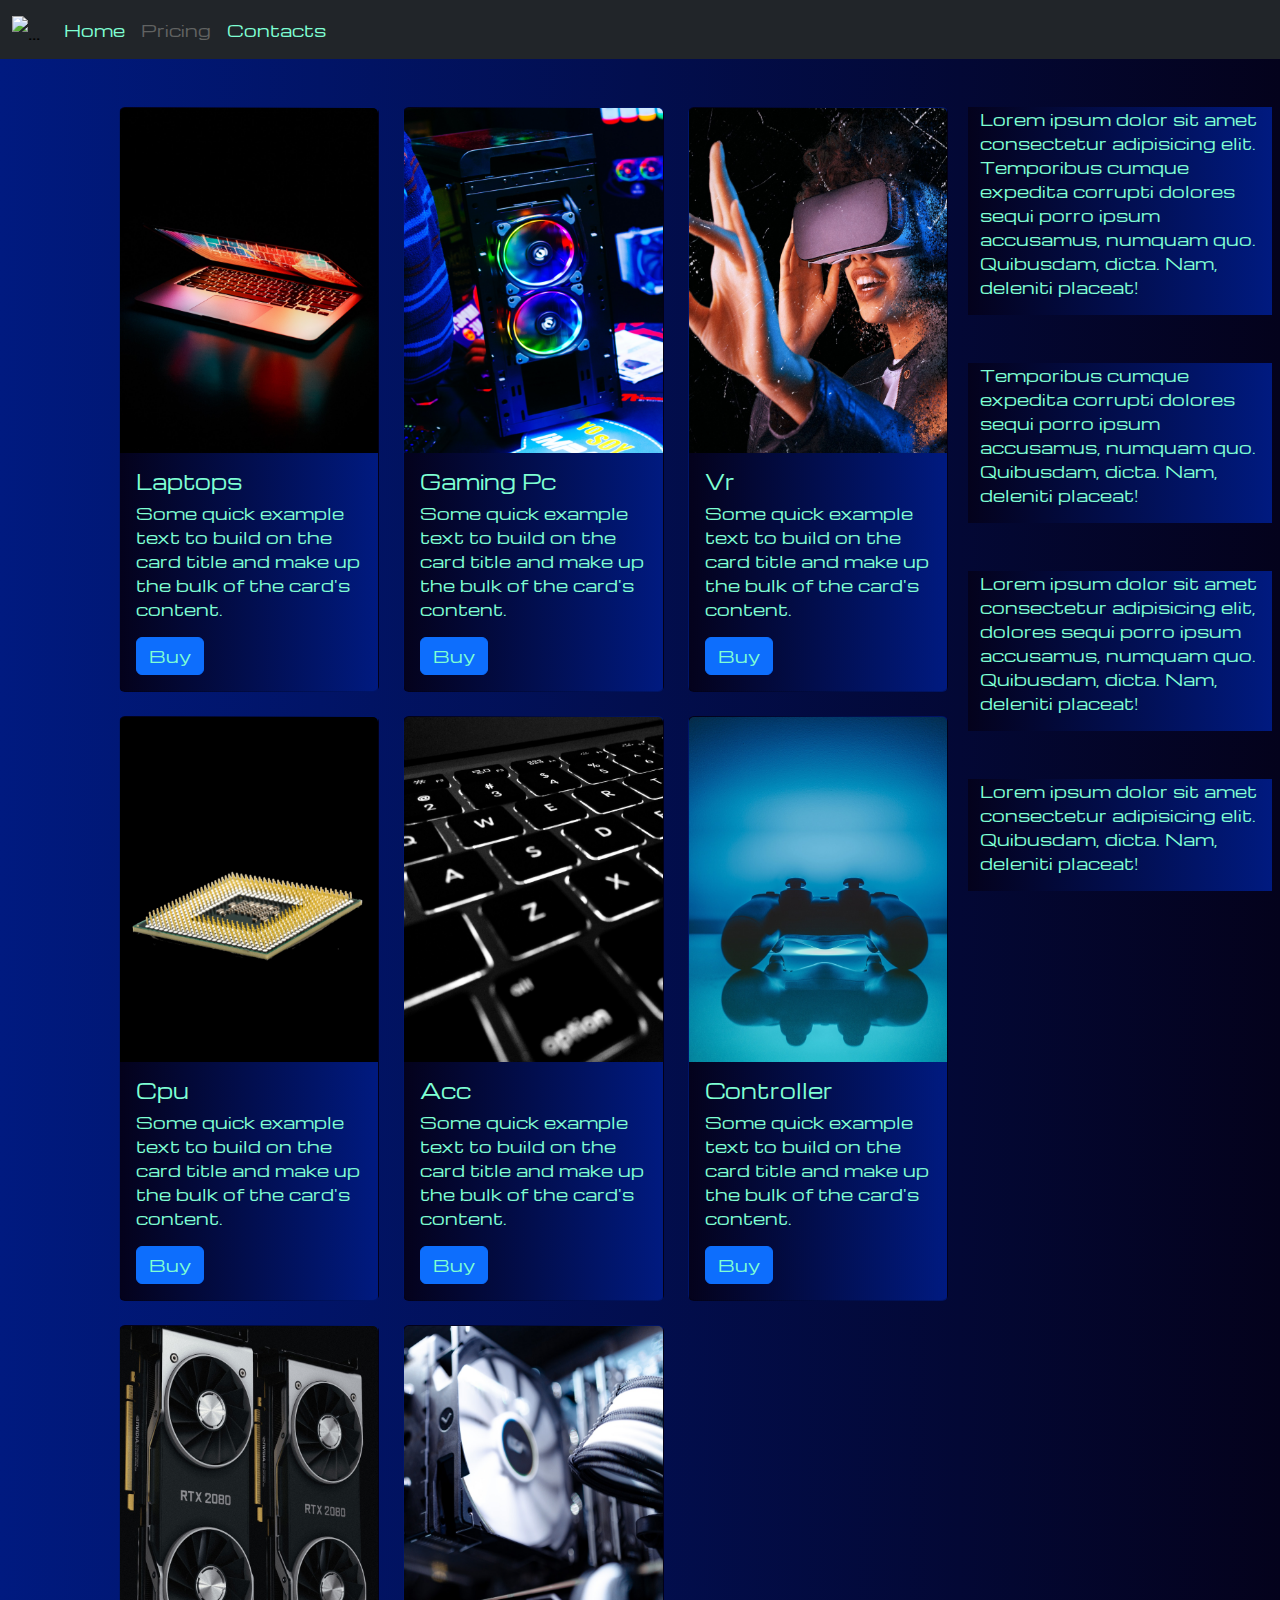
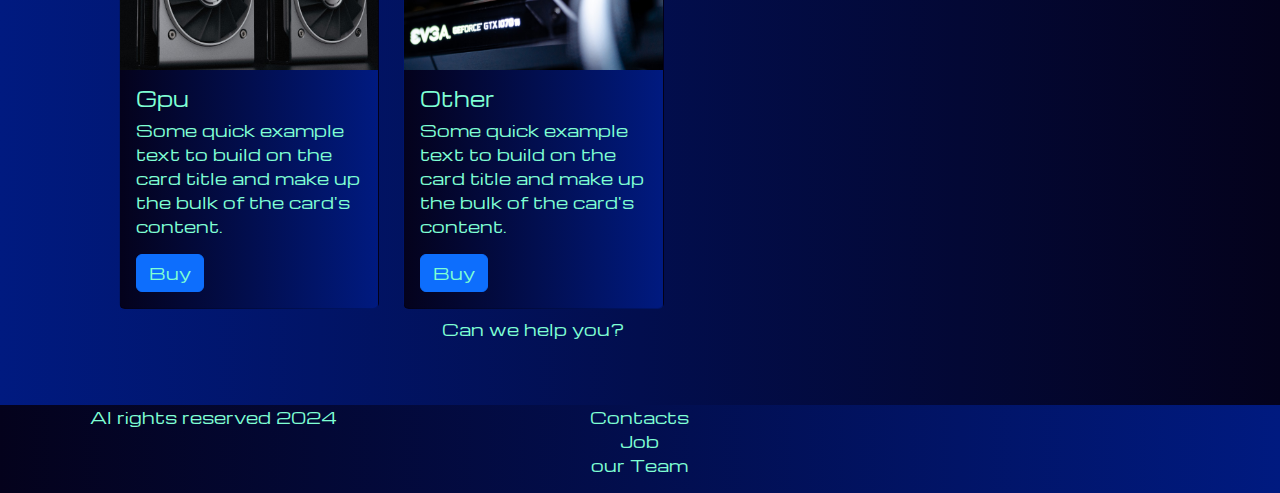
==== pricing.html @ 769d4f6e "Add files via upload" ====
<!DOCTYPE html>
<html lang="en">

<head>
  <meta charset="UTF-8">
  <meta name="viewport" content="width=device-width, initial-scale=1.0">
  <link href="https://cdn.jsdelivr.net/npm/bootstrap@5.3.3/dist/css/bootstrap.min.css" rel="stylesheet"
    integrity="sha384-QWTKZyjpPEjISv5WaRU9OFeRpok6YctnYmDr5pNlyT2bRjXh0JMhjY6hW+ALEwIH" crossorigin="anonymous">
  <link rel="stylesheet" href="styles/mcs.css">
  <link rel="apple-touch-icon" sizes="180x180" href="/apple-touch-icon.png">
  <link rel="icon" type="image/png" sizes="32x32" href="files/zip/favicon-32x32.png">
  <link rel="icon" type="image/png" sizes="16x16" href="files/zip/favicon-16x16.png">
  <link rel="manifest" href="files/zip/site.webmanifest">
  <title>Hit</title>
</head>

<body>
  <header>
    <nav class="navbar navbar-expand-lg bg-dark">
      <div class="container-fluid">
        <a class="navbar-brand" href="/"><img src="files/logo.png" alt="..."></a>
        <button class="navbar-toggler" type="button" data-bs-toggle="collapse" data-bs-target="#navbarNav"
          aria-controls="navbarNav" aria-expanded="false" aria-label="Toggle navigation">
          <span class="navbar-toggler-icon"></span>
        </button>
        <div class="collapse navbar-collapse" id="navbarNav">
          <ul class="navbar-nav">
            <li class="nav-item">
              <a class="nav-link" aria-current="page" href="/">Home</a>
            </li>
            <li class="nav-item">
              <a class="nav-link active" href="pricing.html">Pricing</a>
            </li>
            <li class="nav-item">
              <a class="nav-link" href="pricing.html">Contacts</a>
            </li>
            <li class="nav-item">
              <a class="nav-link" href="pricing.html"><img style="width: 25px; margin-inline: 1em" src="files/tg.png" alt=""></a>
            </li>
            <li class="nav-item">
              <a class="nav-link" href="pricing.html"> <img style="width: 30px; margin-inline: 1em" src="files/yt.png" alt=""></a>
            </li>
          </ul>
        </div>
      </div>
    </nav>
  </header>
  <section>
    <div class="container-fluid mt-4">
      <div class="row">
        <div class="col-lg-1">
        </div>
        <div class="col-lg-8 col-md-12">
          <div class="row">
            <div class="col-lg-4 col-md-6 mt-4">
              <div class="card">
                <a href="#"><img src="images/laptop.png" class="card-img-top" alt="laptop"></a>
                <div class="card-body">
                  <h5 class="card-title"><a href="#">Laptops</a></h5>
                  <p class="card-text"><a href="#">
                    Some quick example text to build on the card title and make up the bulk of the
                      card's
                      content.
                  </a></p>
                  <a href="#" class="btn btn-primary">Buy</a>
                </div>
              </div>
            </div>
            <div class="col-lg-4 col-md-6 mt-4">
              <div class="card">
                <img src="images/gaming pc.png" class="card-img-top" alt="gaming pc">
                <div class="card-body">
                  <h5 class="card-title">Gaming Pc</h5>
                  <p class="card-text">Some quick example text to build on the card title and make up the bulk of the
                    card's
                    content.</p>
                  <a href="#" class="btn btn-primary">Buy</a>
                </div>
              </div>
            </div>
            <div class="col-lg-4 col-md-6 mt-4">
              <div class="card">
                <img src="images/vr.png" class="card-img-top" alt="vr">
                <div class="card-body">
                  <h5 class="card-title">Vr</h5>
                  <p class="card-text">Some quick example text to build on the card title and make up the bulk of the
                    card's
                    content.</p>
                  <a href="#" class="btn btn-primary">Buy</a>
                </div>
              </div>
            </div>
            <div class="col-lg-4 col-md-6 mt-4">
              <div class="card">
                <img src="images/cpu.png" class="card-img-top" alt="Cpu">
                <div class="card-body">
                  <h5 class="card-title">Cpu</h5>
                  <p class="card-text">Some quick example text to build on the card title and make up the bulk of the
                    card's
                    content.</p>
                  <a href="#" class="btn btn-primary">Buy</a>
                </div>
              </div>
            </div>
            <div class="col-lg-4 col-md-6 mt-4">
              <div class="card">
                <img src="images/acc.png" class="card-img-top" alt="acc">
                <div class="card-body">
                  <h5 class="card-title">Acc</h5>
                  <p class="card-text">Some quick example text to build on the card title and make up the bulk of the
                    card's
                    content.</p>
                  <a href="#" class="btn btn-primary">Buy</a>
                </div>
              </div>
            </div>
            <div class="col-lg-4 col-md-6 mt-4">
              <div class="card">
                <img src="images/controller.png" class="card-img-top" alt="controller">
                <div class="card-body">
                  <h5 class="card-title">Controller</h5>
                  <p class="card-text">Some quick example text to build on the card title and make up the bulk of the
                    card's
                    content.</p>
                  <a href="#" class="btn btn-primary">Buy</a>
                </div>
              </div>
            </div>
            <div class="col-lg-4 col-md-6 mt-4">
              <div class="card">
                <img src="images/gpu.png" class="card-img-top" alt="gpu">
                <div class="card-body">
                  <h5 class="card-title">Gpu</h5>
                  <p class="card-text">Some quick example text to build on the card title and make up the bulk of the
                    card's
                    content.</p>
                  <a href="#" class="btn btn-primary">Buy</a>
                </div>
              </div>
            </div>
            <div class="col-lg-4 col-md-6 mt-4">
              <div class="card">
                <img src="images/other.png" class="card-img-top" alt="other">
                <div class="card-body">
                  <h5 class="card-title">Other</h5>
                  <p class="card-text">Some quick example text to build on the card title and make up the bulk of the
                    card's
                    content.</p>
                  <a href="#" class="btn btn-primary">Buy</a>
                </div>
              </div>
            </div>
          </div>
          <div class="col-lg-12 col-md-12 text-center mt-2">
            <p>Can we help you?</p>
          </div>
          <div class="col-lg-12 col-md-12 text-center">
            <img class="call" style="width: 40px; margin-inline: 1em" src="files/phone.png" alt="">
          </div>
        </div>
        <div class="col-lg-3 col-md-12">
          <div class="row px-2">
            <div class="col-lg-12 sidebar my-4">
              <p>Lorem ipsum dolor sit amet consectetur adipisicing elit. Temporibus cumque expedita corrupti dolores
                sequi porro ipsum accusamus, numquam quo. Quibusdam, dicta. Nam, deleniti placeat!</p>
            </div>
            <div class="col-lg-12 sidebar my-4">
              <p>Temporibus cumque expedita corrupti dolores sequi porro ipsum accusamus, numquam quo. Quibusdam,
                dicta. Nam, deleniti placeat!</p>

            </div>
            <div class="col-lg-12 sidebar my-4">
              <p>Lorem ipsum dolor sit amet consectetur adipisicing elit, dolores sequi porro ipsum accusamus, numquam
                quo. Quibusdam, dicta. Nam, deleniti placeat!</p>

            </div>
            <div class="col-lg-12 sidebar my-4">
              <p>Lorem ipsum dolor sit amet consectetur adipisicing elit. Quibusdam, dicta. Nam, deleniti placeat!</p>

            </div>
          </div>
        </div>
      </div>
    </div>
  </section>
  <footer class="mt-4">
    <div class="container-fluid"><div class="row">
      <div class="col-lg-4 col-md-12 bras text-center"><p>Al rights reserved 2024</p></div>     
      <div class="col-lg-4 col-md-12 bras text-center"><p>Contacts<br>Job <br>our Team</p></div>        
      <div class="col-lg-4 col-md-12 biba">
        <img style="width: 40px; margin-inline: 1em" src="files/tg.png" alt="">
        <img style="width: 40px; margin-inline: 1em" src="files/yt.png" alt="">
      </div>        
          </div>
        </div>
  </footer>

  <script src="https://cdn.jsdelivr.net/npm/bootstrap@5.3.3/dist/js/bootstrap.bundle.min.js"
    integrity="sha384-YvpcrYf0tY3lHB60NNkmXc5s9fDVZLESaAA55NDzOxhy9GkcIdslK1eN7N6jIeHz"
    crossorigin="anonymous"></script>
</body>

</html>
---- styles/mcs.css ----
@import url(https://fonts.googleapis.com/css?family=Michroma&display=swap);
body{
    font-family: Michroma, serif;
    background: linear-gradient(90deg, #001a80 0%, #04021c 100%);
}
p{
    color: aquamarine;
}
.nav-link{
    color: aquamarine;
}
.navbar-nav .nav-link.active{
    color: rgb(97, 99, 98);
}
.navbar-brand img{
    width: 40px;
}
.navbar-toggler{
    background-color: rgb(130, 128, 128);
}
.sidebar{
    background: linear-gradient(270deg, #001a80 0%, #04021c 100%);
    color: aquamarine;
}
.card {
    background: linear-gradient(270deg, #001a80 0%, #04021c 100%);
    color: aquamarine;
}
.card a {
    text-decoration: none;
    color: aquamarine;
}
.bim {
    color: aquamarine;
    margin: auto auto;
}
.call{
    animation: myAnim 2s ease 0s 10000000000000000000000000000000 normal forwards;
}
@keyframes myAnim {
	0%,
	100% {
		transform: translateX(0%);
		transform-origin: 50% 50%;
	}

	15% {
		transform: translateX(-30px) rotate(-6deg);
	}

	30% {
		transform: translateX(15px) rotate(6deg);
	}

	45% {
		transform: translateX(-15px) rotate(-3.6deg);
	}

	60% {
		transform: translateX(9px) rotate(2.4deg);
	}

	75% {
		transform: translateX(-6px) rotate(-1.2deg);
	}
}
@media(max-width: 755px) {
    .carousel-indicators{
        display: none;
    }
}
.bras{
    color: aquamarine;
}
footer{
    background: linear-gradient(270deg, #001a80 0%, #04021c 100%);
}
.biba{
    display: flex;
    justify-content: center;
    align-items: center;
}
.btn-outline-primary{
    background: linear-gradient(270deg, #001a80 0%, #04021c 100%);
    color: aquamarine;
}
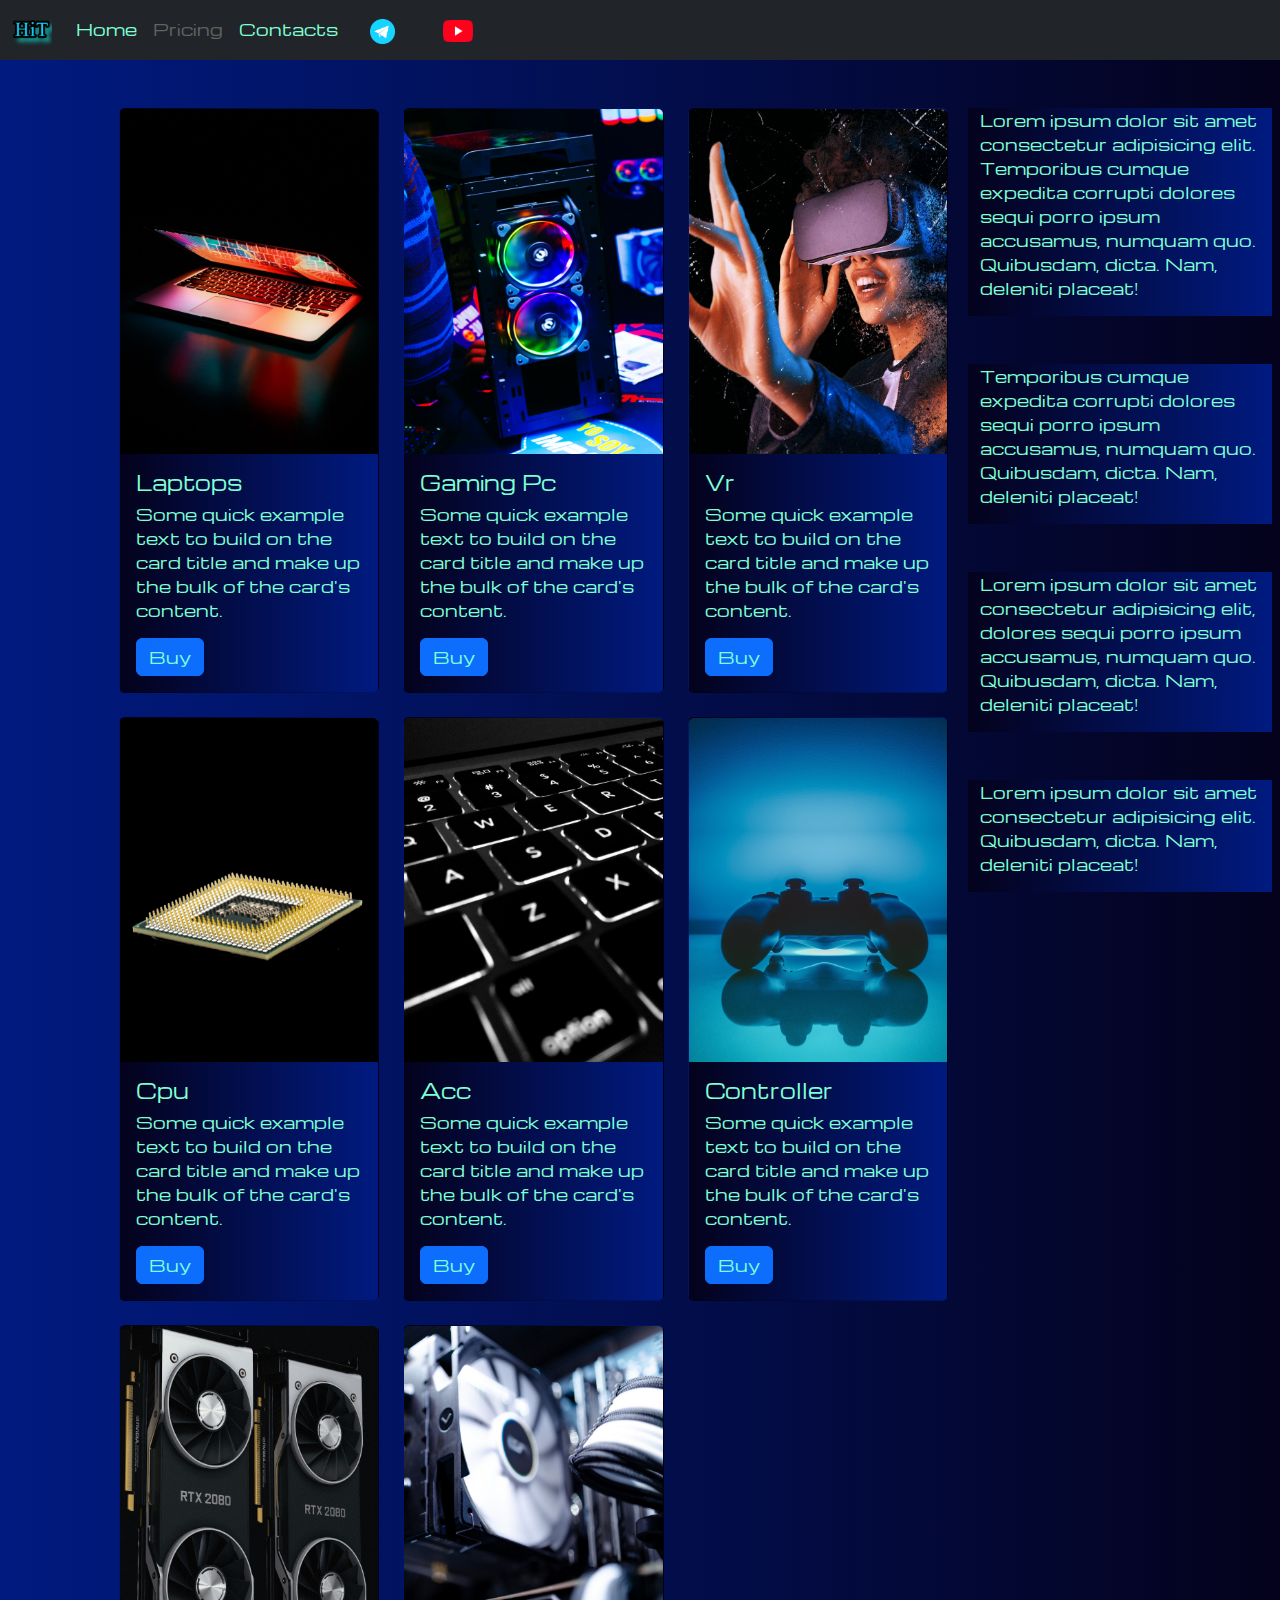
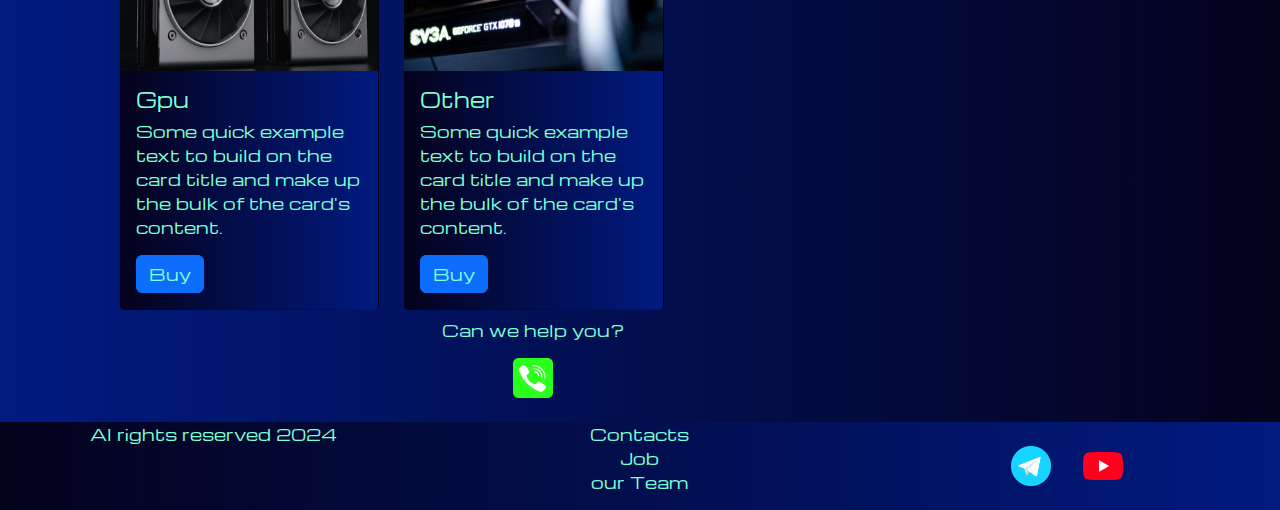
==== commit 1abef70a: "Update pricing.html" ====
--- a/pricing.html
+++ b/pricing.html
@@ -18,7 +18,7 @@
   <header>
     <nav class="navbar navbar-expand-lg bg-dark">
       <div class="container-fluid">
-        <a class="navbar-brand" href="/"><img src="files/logo.png" alt="..."></a>
+        <a class="navbar-brand" href="index.html"><img src="files/logo.png" alt="..."></a>
         <button class="navbar-toggler" type="button" data-bs-toggle="collapse" data-bs-target="#navbarNav"
           aria-controls="navbarNav" aria-expanded="false" aria-label="Toggle navigation">
           <span class="navbar-toggler-icon"></span>
@@ -26,7 +26,7 @@
         <div class="collapse navbar-collapse" id="navbarNav">
           <ul class="navbar-nav">
             <li class="nav-item">
-              <a class="nav-link" aria-current="page" href="/">Home</a>
+              <a class="nav-link" aria-current="page" href="index.html">Home</a>
             </li>
             <li class="nav-item">
               <a class="nav-link active" href="pricing.html">Pricing</a>
@@ -200,4 +200,4 @@
     crossorigin="anonymous"></script>
 </body>
 
-</html>+</html>
